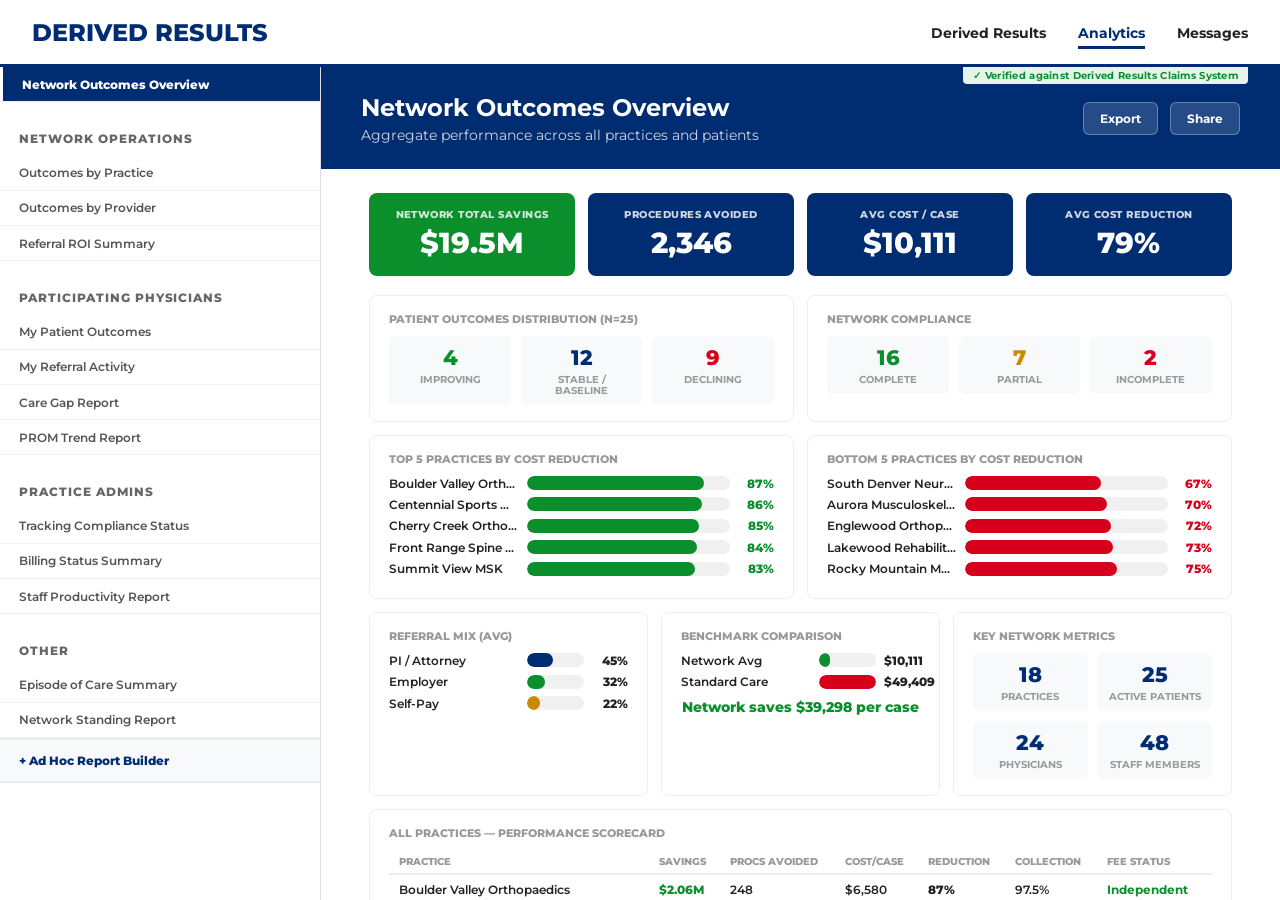
==== analytics.html @ 4d6dd5ec "Initial upload from local site. This is the base of the prototype. The TPA audience view is the focu" ====
<!DOCTYPE html>
<html lang="en">
<head>
    <meta charset="UTF-8"><title>Derived Results | Analytics</title>
    <link href="https://fonts.googleapis.com/css2?family=Montserrat:wght@400;600;700;800&display=swap" rel="stylesheet">
    <link rel="stylesheet" href="styles.css">
    <style>
        .logo-area { text-decoration: none; }
        .report-sidebar { padding: 0; }
        .report-category { font-size: 0.75rem; font-weight: 800; text-transform: uppercase; letter-spacing: 0.08em; color: #666; padding: 1.8rem 1.2rem 0.6rem; margin: 0; }
        .report-category:first-child { padding-top: 1.2rem; }
        .report-item { display: block; width: 100%; text-align: left; background: none; border: none; border-bottom: 1px solid #f0f0f0; padding: 0.6rem 1.2rem; font-family: 'Montserrat'; font-size: 0.78rem; font-weight: 600; color: var(--text-muted); cursor: pointer; transition: background 0.15s; }
        .report-item:hover { background: #f4f7f6; color: var(--primary-navy); }
        .report-item.active { background: var(--primary-navy); color: white; font-weight: 800; }
        .report-item.overview-item { font-weight: 800; color: var(--primary-navy); border-left: 3px solid var(--primary-navy); }
        .report-item.overview-item.active { background: var(--primary-navy); color: white; border-left-color: white; }
        .report-item.adhoc-item { background: #f8f9fb; color: var(--primary-navy); font-weight: 800; border-top: 2px solid #e8eaed; border-bottom: 2px solid #e8eaed; padding: 0.8rem 1.2rem; }
        .report-item.adhoc-item:hover { background: var(--primary-navy); color: white; }
        .report-item.adhoc-item.active { background: var(--primary-navy); color: white; }

        /* Infographic styles */
        .info-hero { display: grid; grid-template-columns: repeat(4, 1fr); gap: 0.8rem; margin-bottom: 1.2rem; }
        .info-hero-card { background: var(--primary-navy); color: white; border-radius: 8px; padding: 1rem 1.2rem; text-align: center; }
        .info-hero-card .hero-label { font-size: 0.6rem; font-weight: 800; text-transform: uppercase; letter-spacing: 0.05em; opacity: 0.8; }
        .info-hero-card .hero-value { font-size: 1.8rem; font-weight: 800; margin: 0.3rem 0 0; }
        .info-hero-card.accent { background: #0a8f2c; }
        .info-hero-card.warn { background: var(--secondary-red); }

        .info-row { display: grid; grid-template-columns: 1fr 1fr; gap: 0.8rem; margin-bottom: 0.8rem; }
        .info-panel { background: white; border: 1px solid #eee; border-radius: 8px; padding: 1rem 1.2rem; }
        .info-panel h4 { font-size: 0.7rem; font-weight: 800; text-transform: uppercase; color: #999; margin: 0 0 0.6rem; }
        .info-bar-row { display: flex; align-items: center; gap: 0.5rem; margin-bottom: 0.4rem; font-size: 0.78rem; font-weight: 600; }
        .info-bar-label { width: 130px; flex-shrink: 0; white-space: nowrap; overflow: hidden; text-overflow: ellipsis; }
        .info-bar-track { flex: 1; height: 14px; background: #f0f0f0; border-radius: 7px; overflow: hidden; }
        .info-bar-fill { height: 100%; border-radius: 7px; }
        .info-bar-pct { width: 36px; text-align: right; font-weight: 800; font-size: 0.75rem; }
        .info-mini-grid { display: grid; grid-template-columns: 1fr 1fr 1fr; gap: 0.6rem; }
        .info-mini-card { text-align: center; padding: 0.6rem; background: #f8f9fb; border-radius: 6px; }
        .info-mini-card .mini-val { font-size: 1.3rem; font-weight: 800; color: var(--primary-navy); }
        .info-mini-card .mini-label { font-size: 0.6rem; font-weight: 700; color: #999; text-transform: uppercase; margin-top: 0.2rem; }

        .info-row-3 { display: grid; grid-template-columns: 1fr 1fr 1fr; gap: 0.8rem; margin-bottom: 0.8rem; }

        .info-table { width: 100%; border-collapse: collapse; font-size: 0.78rem; }
        .info-table th { text-align: left; font-size: 0.6rem; font-weight: 800; text-transform: uppercase; color: #999; padding: 0.4rem 0.6rem; border-bottom: 2px solid #eee; }
        .info-table td { padding: 0.4rem 0.6rem; border-bottom: 1px solid #f5f5f5; font-weight: 600; }
        .info-table tr:hover { background: #f8f9fb; }

        .placeholder-view { display: flex; flex-direction: column; align-items: center; justify-content: center; min-height: 400px; color: var(--text-muted); }
        .placeholder-view h2 { color: var(--primary-navy); margin-bottom: 0.5rem; }
        .placeholder-view p { font-size: 0.9rem; max-width: 500px; text-align: center; line-height: 1.6; }
        .placeholder-tag { display: inline-block; background: #f0f0f0; color: #999; font-size: 0.7rem; font-weight: 800; text-transform: uppercase; padding: 0.3rem 0.8rem; border-radius: 4px; margin-top: 1rem; }
    </style>
</head>
<body>
    <header>
        <div class="header-brand">
            <a class="logo-area" href="./selector.html" data-branding="org-name">Derived Results</a>
            <span class="powered-badge">Powered by <strong>Derived Results</strong></span>
        </div>
        <nav id="topNav"></nav>
        <div class="reconciliation-badge">&#x2713; Verified against <span data-branding="org-name">Derived Results</span> Claims System</div>
    </header>
    <div class="wrapper">
        <aside class="sidebar" style="padding-top:0;">
            <nav class="report-sidebar" id="reportList"></nav>
        </aside>
        <main id="mainContent">
            <div id="reportHeader" class="detail-header">
                <div><h2 style="margin:0;" id="reportTitle"></h2><div style="font-size:0.9rem; opacity:0.8; margin-top:4px;" id="reportSub"></div></div>
                <div class="header-actions"><button class="btn btn-action" onclick="window.print()">Export</button><button class="btn btn-action">Share</button></div>
            </div>
            <div id="reportBody" class="view-section" style="background:white; padding-top:1.5rem; flex:1; overflow-y:auto;"></div>
        </main>
    </div>
    <script src="./mock-data.js"></script>
    <script src="./view-config.js"></script>
    <script src="./router.js"></script>
    <script src="./branding.js"></script>
    <script>
        let activeReport = '';
        let REPORTS = [];

        function buildSidebar() {
            const el = document.getElementById('reportList');
            const org = localStorage.getItem('dr_target_org') || 'Derived Results';
            let html = '';
            let lastCat = '';
            REPORTS.forEach(r => {
                if (r.cat !== lastCat && r.cat !== '_top' && r.cat !== '_adhoc') {
                    html += '<div class="report-category">' + r.cat + '</div>';
                    lastCat = r.cat;
                }
                const cls = r.cat === '_top' ? 'report-item overview-item' : r.id === 'adhoc' ? 'report-item adhoc-item' : 'report-item';
                const icon = r.id === 'adhoc' ? '+ ' : '';
                const label = r.name.replace('{org}', org);
                html += '<button class="' + cls + (r.id === activeReport ? ' active' : '') + '" onclick="selectReport(\'' + r.id + '\')">' + icon + label + '</button>';
            });
            el.innerHTML = html;
        }

        function selectReport(id) {
            activeReport = id;
            document.querySelectorAll('.report-item').forEach(b => b.classList.remove('active'));
            const btn = document.querySelector('[onclick="selectReport(\'' + id + '\')"]');
            if (btn) btn.classList.add('active');
            const r = REPORTS.find(x => x.id === id);
            var org = localStorage.getItem('dr_target_org') || 'Derived Results';
            document.getElementById('reportTitle').textContent = r.name.replace('{org}', org);
            document.getElementById('reportSub').textContent = r.desc || 'Aggregate performance across all practices and patients';
            if (r.cat === '_top') renderOverviewDispatch();
            else if (id === 'adhoc') renderAdHoc();
            else if (REPORT_RENDERERS[id]) REPORT_RENDERERS[id]();
            else renderPlaceholder(r);
            initSortableTables();
        }

        /* --- Overview Dispatch --- */
        const OVERVIEW_RENDERERS = {
            renderMSKOverview: function() { renderMSKOverview(); },
            renderDRAdminAnalytics: function() { renderDRAdminAnalytics(); },
            renderTPAAnalytics: function() { renderTPAAnalytics(); },
            renderResearchAnalytics: function() { renderResearchAnalytics(); }
        };

        const REPORT_RENDERERS = {
            tpa_perf1:   function() { renderTPAPerf1(); },
            tpa_perf2:   function() { renderTPAPerf2(); },
            tpa_perf3:   function() { renderTPAPerf3(); },
            tpa_renewal: function() { renderTPA004(); },
            tpa3:        function() { renderTPA005(); },
            tpa4:        function() { renderTPA006(); },
            tpa1:        function() { renderTPA007(); },
            tpa2:        function() { renderTPA008(); }
        };

        function renderOverviewDispatch() {
            const config = ROUTER.getConfig();
            const fn = OVERVIEW_RENDERERS[config.analytics.overviewRenderer];
            if (fn) fn();
            else renderPlaceholder({ name: 'Overview', desc: 'No overview configured for this audience.' });
        }

        /* --- MSK Physician Overview --- */
        function renderMSKOverview() {
            const body = document.getElementById('reportBody');
            const totalSavings = PRACTICES.reduce((s, p) => s + parseFloat(p.totalSavings.replace(/[$Mk,]/g, '')) * (p.totalSavings.includes('M') ? 1000000 : 1000), 0);
            const totalProcs = PRACTICES.reduce((s, p) => s + parseInt(p.procsAvoided), 0);
            const avgCost = Math.round(PRACTICES.reduce((s, p) => s + parseFloat(p.costPerCase.replace(/[$,]/g, '')), 0) / PRACTICES.length);
            const avgReduction = Math.round(PRACTICES.reduce((s, p) => s + (100 - p.costPct), 0) / PRACTICES.length);

            let improving = 0, declining = 0, stable = 0;
            PATIENTS.forEach(p => {
                if (p.response.startsWith('+')) improving++;
                else if (p.response.startsWith('-')) declining++;
                else stable++;
            });

            let compComplete = 0, compPartial = 0, compIncomplete = 0;
            PATIENTS.forEach(p => {
                if (p.networkCompliance === 'Complete') compComplete++;
                else if (p.networkCompliance === 'Partial') compPartial++;
                else compIncomplete++;
            });

            const ranked = [...PRACTICES].sort((a, b) => a.costPct - b.costPct);
            const top5 = ranked.slice(0, 5);
            const bot5 = ranked.slice(-5).reverse();

            const refPI = Math.round(PRACTICES.reduce((s, p) => s + parseInt(p.refPI), 0) / PRACTICES.length);
            const refEmp = Math.round(PRACTICES.reduce((s, p) => s + parseInt(p.refEmployer), 0) / PRACTICES.length);
            const refSelf = Math.round(PRACTICES.reduce((s, p) => s + parseInt(p.refSelfPay), 0) / PRACTICES.length);

            body.innerHTML = `
                <div class="info-hero">
                    <div class="info-hero-card accent">
                        <div class="hero-label">Network Total Savings</div>
                        <div class="hero-value">$${(totalSavings / 1000000).toFixed(1)}M</div>
                    </div>
                    <div class="info-hero-card">
                        <div class="hero-label">Procedures Avoided</div>
                        <div class="hero-value">${totalProcs.toLocaleString()}</div>
                    </div>
                    <div class="info-hero-card">
                        <div class="hero-label">Avg Cost / Case</div>
                        <div class="hero-value">$${avgCost.toLocaleString()}</div>
                    </div>
                    <div class="info-hero-card">
                        <div class="hero-label">Avg Cost Reduction</div>
                        <div class="hero-value">${avgReduction}%</div>
                    </div>
                </div>
                <div class="info-row">
                    <div class="info-panel">
                        <h4>Patient Outcomes Distribution (n=${PATIENTS.length})</h4>
                        <div class="info-mini-grid">
                            <div class="info-mini-card"><div class="mini-val" style="color:#0a8f2c;">${improving}</div><div class="mini-label">Improving</div></div>
                            <div class="info-mini-card"><div class="mini-val">${stable}</div><div class="mini-label">Stable / Baseline</div></div>
                            <div class="info-mini-card"><div class="mini-val" style="color:var(--secondary-red);">${declining}</div><div class="mini-label">Declining</div></div>
                        </div>
                    </div>
                    <div class="info-panel">
                        <h4>Network Compliance</h4>
                        <div class="info-mini-grid">
                            <div class="info-mini-card"><div class="mini-val" style="color:#0a8f2c;">${compComplete}</div><div class="mini-label">Complete</div></div>
                            <div class="info-mini-card"><div class="mini-val" style="color:#cc8800;">${compPartial}</div><div class="mini-label">Partial</div></div>
                            <div class="info-mini-card"><div class="mini-val" style="color:var(--secondary-red);">${compIncomplete}</div><div class="mini-label">Incomplete</div></div>
                        </div>
                    </div>
                </div>
                <div class="info-row">
                    <div class="info-panel">
                        <h4>Top 5 Practices by Cost Reduction</h4>
                        ${top5.map(p => `<div class="info-bar-row">
                            <span class="info-bar-label">${p.name.length > 22 ? p.name.slice(0,22) + '...' : p.name}</span>
                            <div class="info-bar-track"><div class="info-bar-fill" style="width:${100-p.costPct}%; background:#0a8f2c;"></div></div>
                            <span class="info-bar-pct" style="color:#0a8f2c;">${100-p.costPct}%</span>
                        </div>`).join('')}
                    </div>
                    <div class="info-panel">
                        <h4>Bottom 5 Practices by Cost Reduction</h4>
                        ${bot5.map(p => `<div class="info-bar-row">
                            <span class="info-bar-label">${p.name.length > 22 ? p.name.slice(0,22) + '...' : p.name}</span>
                            <div class="info-bar-track"><div class="info-bar-fill" style="width:${100-p.costPct}%; background:var(--secondary-red);"></div></div>
                            <span class="info-bar-pct" style="color:var(--secondary-red);">${100-p.costPct}%</span>
                        </div>`).join('')}
                    </div>
                </div>
                <div class="info-row-3">
                    <div class="info-panel">
                        <h4>Referral Mix (Avg)</h4>
                        <div class="info-bar-row"><span class="info-bar-label">PI / Attorney</span><div class="info-bar-track"><div class="info-bar-fill" style="width:${refPI}%; background:var(--primary-navy);"></div></div><span class="info-bar-pct">${refPI}%</span></div>
                        <div class="info-bar-row"><span class="info-bar-label">Employer</span><div class="info-bar-track"><div class="info-bar-fill" style="width:${refEmp}%; background:#0a8f2c;"></div></div><span class="info-bar-pct">${refEmp}%</span></div>
                        <div class="info-bar-row"><span class="info-bar-label">Self-Pay</span><div class="info-bar-track"><div class="info-bar-fill" style="width:${refSelf}%; background:#cc8800;"></div></div><span class="info-bar-pct">${refSelf}%</span></div>
                    </div>
                    <div class="info-panel">
                        <h4>Benchmark Comparison</h4>
                        <div class="info-bar-row"><span class="info-bar-label">Network Avg</span><div class="info-bar-track"><div class="info-bar-fill" style="width:${Math.round(avgCost/494.09)}%; background:#0a8f2c;"></div></div><span class="info-bar-pct">$${avgCost.toLocaleString()}</span></div>
                        <div class="info-bar-row"><span class="info-bar-label">Standard Care</span><div class="info-bar-track"><div class="info-bar-fill" style="width:100%; background:var(--secondary-red);"></div></div><span class="info-bar-pct">$49,409</span></div>
                        <div style="text-align:center; margin-top:0.6rem; font-size:0.85rem; font-weight:800; color:#0a8f2c;">Network saves $${(49409-avgCost).toLocaleString()} per case</div>
                    </div>
                    <div class="info-panel">
                        <h4>Key Network Metrics</h4>
                        <div class="info-mini-grid" style="grid-template-columns:1fr 1fr;">
                            <div class="info-mini-card"><div class="mini-val">${PRACTICES.length}</div><div class="mini-label">Practices</div></div>
                            <div class="info-mini-card"><div class="mini-val">${PATIENTS.length}</div><div class="mini-label">Active Patients</div></div>
                            <div class="info-mini-card"><div class="mini-val">${PRACTICES.reduce((s,p) => s + p.staff.length, 0)}</div><div class="mini-label">Physicians</div></div>
                            <div class="info-mini-card"><div class="mini-val">${PRACTICES.reduce((s,p) => s + p.staff.reduce((a,st) => a + st.admins.length, 0), 0)}</div><div class="mini-label">Staff Members</div></div>
                        </div>
                    </div>
                </div>
                <div class="info-panel" style="margin-bottom:0.8rem;">
                    <h4>All Practices — Performance Scorecard</h4>
                    <table class="info-table">
                        <thead><tr><th>Practice</th><th>Savings</th><th>Procs Avoided</th><th>Cost/Case</th><th>Reduction</th><th>Collection</th><th>Fee Status</th></tr></thead>
                        <tbody>
                            ${[...PRACTICES].sort((a,b) => a.costPct - b.costPct).map(p => `<tr>
                                <td>${p.name}</td>
                                <td style="font-weight:800; color:#0a8f2c;">${p.totalSavings}</td>
                                <td>${p.procsAvoided}</td>
                                <td>${p.costPerCase}</td>
                                <td style="font-weight:800;">${100-p.costPct}%</td>
                                <td>${p.collection}</td>
                                <td style="color:${p.feeAutonomy === 'Independent' ? '#0a8f2c' : p.feeAutonomy === 'Under Review' ? 'var(--secondary-red)' : '#cc8800'}; font-weight:700;">${p.feeAutonomy}</td>
                            </tr>`).join('')}
                        </tbody>
                    </table>
                </div>`;
        }

        /* --- DR Admin Overview --- */
        function renderDRAdminAnalytics() {
            const body = document.getElementById('reportBody');
            const o = DR_ADMIN_OVERVIEW;
            body.innerHTML = `
                <div class="info-hero">
                    <div class="info-hero-card accent"><div class="hero-label">Network Savings</div><div class="hero-value">${o.networkSavings}</div></div>
                    <div class="info-hero-card"><div class="hero-label">Total Practices</div><div class="hero-value">${o.totalPractices}</div></div>
                    <div class="info-hero-card"><div class="hero-label">Active Patients</div><div class="hero-value">${o.activePatients.toLocaleString()}</div></div>
                    <div class="info-hero-card"><div class="hero-label">Compliance Rate</div><div class="hero-value">${o.complianceRate}</div></div>
                </div>
                <div class="info-row">
                    <div class="info-panel">
                        <h4>Participant Breakdown</h4>
                        <div class="info-mini-grid">
                            <div class="info-mini-card"><div class="mini-val">${o.totalPractices}</div><div class="mini-label">MSK Practices</div></div>
                            <div class="info-mini-card"><div class="mini-val">${o.totalTPAs}</div><div class="mini-label">TPAs</div></div>
                            <div class="info-mini-card"><div class="mini-val">${o.totalResearchers}</div><div class="mini-label">Researchers</div></div>
                        </div>
                    </div>
                    <div class="info-panel">
                        <h4>Network Highlights</h4>
                        <div class="info-mini-grid">
                            <div class="info-mini-card"><div class="mini-val" style="color:#0a8f2c;">${o.avgCostReduction}</div><div class="mini-label">Avg Cost Reduction</div></div>
                            <div class="info-mini-card"><div class="mini-val">${o.pendingOnboarding}</div><div class="mini-label">Pending Onboarding</div></div>
                            <div class="info-mini-card"><div class="mini-val" style="color:#0a8f2c;">${o.complianceRate}</div><div class="mini-label">Compliance</div></div>
                        </div>
                    </div>
                </div>
                <div class="info-row">
                    <div class="info-panel">
                        <h4>Compliance by Participant</h4>
                        ${DR_ADMIN_ENTITIES.filter(e => e.compliance !== '—').slice(0, 5).map(e => '<div class="info-bar-row"><span class="info-bar-label">' + (e.name.length > 22 ? e.name.slice(0,22) + '...' : e.name) + '</span><div class="info-bar-track"><div class="info-bar-fill" style="width:' + parseInt(e.compliance) + '%; background:#0a8f2c;"></div></div><span class="info-bar-pct">' + e.compliance + '</span></div>').join('')}
                    </div>
                    <div class="info-panel">
                        <h4>Savings by Participant</h4>
                        ${DR_ADMIN_ENTITIES.filter(e => e.savings !== '—').slice(0, 5).map(e => '<div class="info-bar-row"><span class="info-bar-label">' + (e.name.length > 22 ? e.name.slice(0,22) + '...' : e.name) + '</span><div class="info-bar-track"><div class="info-bar-fill" style="width:60%; background:var(--primary-navy);"></div></div><span class="info-bar-pct" style="width:50px;">' + e.savings + '</span></div>').join('')}
                    </div>
                </div>
                <div class="info-panel" style="margin-bottom:0.8rem;">
                    <h4>All Participants — Status Overview</h4>
                    <table class="info-table">
                        <thead><tr><th>Name</th><th>Type</th><th>Status</th><th>Members</th><th>Compliance</th><th>Savings</th></tr></thead>
                        <tbody>${DR_ADMIN_ENTITIES.map(e => '<tr><td>' + e.name + '</td><td>' + e.type + '</td><td style="color:' + (e.status === 'Active' ? '#0a8f2c' : e.status === 'Action Req' ? 'var(--secondary-red)' : '#cc8800') + '; font-weight:700;">' + e.status + '</td><td>' + e.members + '</td><td>' + e.compliance + '</td><td style="font-weight:800; color:#0a8f2c;">' + e.savings + '</td></tr>').join('')}</tbody>
                    </table>
                </div>`;
        }

        /* --- TPA Overview --- */
        function renderTPAAnalytics() {
            const body = document.getElementById('reportBody');
            const o = TPA_OVERVIEW;
            const sorted = [...TPA_CLIENTS].sort((a, b) => b.savingsVelocity - a.savingsVelocity);
            const top5 = sorted.slice(0, 5);
            const bot5 = sorted.slice(-5).reverse();
            const maxVelocity = sorted[0].savingsVelocity;
            body.innerHTML = `
                <div class="info-hero">
                    <div class="info-hero-card accent"><div class="hero-label">Network Savings</div><div class="hero-value">${o.networkSavings}</div></div>
                    <div class="info-hero-card"><div class="hero-label">Total Members</div><div class="hero-value">${o.totalMembers.toLocaleString()}</div></div>
                    <div class="info-hero-card"><div class="hero-label">Avg Savings / Member</div><div class="hero-value">${o.avgSavingsPerMember}</div></div>
                    <div class="info-hero-card"><div class="hero-label">Plan Sponsors</div><div class="hero-value">${o.totalClients}</div></div>
                </div>
                <div class="info-row">
                    <div class="info-panel">
                        <h4>Top Clients by Savings</h4>
                        ${top5.map(c => '<div class="info-bar-row"><span class="info-bar-label">' + (c.name.length > 22 ? c.name.slice(0,22) + '...' : c.name) + '</span><div class="info-bar-track"><div class="info-bar-fill" style="width:' + Math.round(c.savingsVelocity / maxVelocity * 100) + '%; background:#0a8f2c;"></div></div><span class="info-bar-pct" style="width:50px;">' + c.savingsVelocityLabel + '</span></div>').join('')}
                    </div>
                    <div class="info-panel">
                        <h4>Bottom Clients by Savings</h4>
                        ${bot5.map(c => '<div class="info-bar-row"><span class="info-bar-label">' + (c.name.length > 22 ? c.name.slice(0,22) + '...' : c.name) + '</span><div class="info-bar-track"><div class="info-bar-fill" style="width:' + Math.round(c.savingsVelocity / maxVelocity * 100) + '%; background:var(--secondary-red);"></div></div><span class="info-bar-pct" style="width:50px;">' + c.savingsVelocityLabel + '</span></div>').join('')}
                    </div>
                </div>
                <div class="info-panel" style="margin-bottom:0.8rem;">
                    <h4>All Plan Sponsors — Scorecard</h4>
                    <table class="info-table">
                        <thead><tr><th>Client</th><th>Members</th><th>Plan Type</th><th>Region</th><th>Savings to Date</th><th>Avg Member Savings</th></tr></thead>
                        <tbody>${TPA_CLIENTS.map(c => '<tr><td>' + c.name + '</td><td>' + c.memberCount.toLocaleString() + '</td><td>' + c.planType + '</td><td>' + c.region + '</td><td style="font-weight:800; color:#0a8f2c;">' + c.savingsToDate + '</td><td style="font-weight:700;">' + c.avgMemberSavings + '</td></tr>').join('')}</tbody>
                    </table>
                </div>`;
        }

        /* --- TPA Performance Reports --- */
        function initSortableTables() {
            document.querySelectorAll('#reportBody .info-table').forEach(function(table) {
                var headers = table.querySelectorAll('thead th');
                headers.forEach(function(th, colIdx) {
                    th.setAttribute('data-label', th.textContent.trim());
                    th.style.cursor = 'pointer';
                    th.style.userSelect = 'none';
                    th.title = 'Click to sort';
                    th.addEventListener('click', function() {
                        var wasAsc = th.getAttribute('data-sort') === 'asc';
                        var newDir = wasAsc ? 'desc' : 'asc';
                        var numDir = newDir === 'asc' ? 1 : -1;
                        headers.forEach(function(h) {
                            h.removeAttribute('data-sort');
                            h.textContent = h.getAttribute('data-label');
                        });
                        th.setAttribute('data-sort', newDir);
                        th.textContent = th.getAttribute('data-label') + (newDir === 'asc' ? ' ↑' : ' ↓');
                        var tbody = table.querySelector('tbody');
                        var rows = Array.from(tbody.querySelectorAll('tr'));
                        rows.sort(function(a, b) {
                            var aText = a.cells[colIdx] ? a.cells[colIdx].textContent.trim() : '';
                            var bText = b.cells[colIdx] ? b.cells[colIdx].textContent.trim() : '';
                            var aNum = parseFloat(aText.replace(/[^0-9.\-]/g, ''));
                            var bNum = parseFloat(bText.replace(/[^0-9.\-]/g, ''));
                            if (!isNaN(aNum) && !isNaN(bNum)) return (aNum - bNum) * numDir;
                            return aText.localeCompare(bText) * numDir;
                        });
                        rows.forEach(function(row) { tbody.appendChild(row); });
                    });
                });
            });
        }

        function tpaSecLabel(text) {
            return '<div style="font-size:0.6rem; font-weight:800; text-transform:uppercase; letter-spacing:0.1em; color:#aaa; padding:1rem 0 0.5rem; display:flex; align-items:center; gap:0.8rem;"><span>' + text + '</span><span style="flex:1; height:1px; background:#eee;"></span></div>';
        }

        /* Report 001: Current Active MSK Case Lifecycle */
        function renderTPAPerf1() {
            var body = document.getElementById('reportBody');
            var o = TPA_OVERVIEW;
            var phaseEval = 166, phaseTx = 320, phasePostOp = 106, total = o.activeCases;
            body.innerHTML =
                tpaSecLabel('Fiduciary Vital Signs') +
                '<div class="info-hero" style="grid-template-columns:repeat(3,1fr);">' +
                '<div class="info-hero-card warn"><div class="hero-label">Total Est. Financial Exposure</div><div class="hero-value">$5.2M</div><div style="font-size:0.62rem;opacity:0.75;margin-top:0.3rem;">Aggregate at-risk dollars across all active cases</div></div>' +
                '<div class="info-hero-card"><div class="hero-label">Active Member Census</div><div class="hero-value">' + o.activeCases.toLocaleString() + '</div><div style="font-size:0.62rem;opacity:0.75;margin-top:0.3rem;">Unique members currently enrolled in MSK program</div></div>' +
                '<div class="info-hero-card accent"><div class="hero-label">Aggregate Clinical Progression</div><div class="hero-value">67%</div><div style="font-size:0.62rem;opacity:0.75;margin-top:0.3rem;">Avg completion across all active treatment pathways</div></div></div>' +
                tpaSecLabel('Operational Velocity') +
                '<div class="info-row">' +
                '<div class="info-panel"><h4>Volume by Clinical Phase</h4>' +
                '<div class="info-bar-row"><span class="info-bar-label">Active Treatment</span><div class="info-bar-track"><div class="info-bar-fill" style="width:' + Math.round(phaseTx/total*100) + '%; background:var(--primary-navy);"></div></div><span class="info-bar-pct">' + phaseTx + '</span></div>' +
                '<div class="info-bar-row"><span class="info-bar-label">Evaluation</span><div class="info-bar-track"><div class="info-bar-fill" style="width:' + Math.round(phaseEval/total*100) + '%; background:#cc8800;"></div></div><span class="info-bar-pct">' + phaseEval + '</span></div>' +
                '<div class="info-bar-row"><span class="info-bar-label">Post-Op / Recovery</span><div class="info-bar-track"><div class="info-bar-fill" style="width:' + Math.round(phasePostOp/total*100) + '%; background:#0a8f2c;"></div></div><span class="info-bar-pct">' + phasePostOp + '</span></div></div>' +
                '<div class="info-panel"><h4>Cycle Time Average vs. Benchmark</h4>' +
                '<div class="info-mini-grid">' +
                '<div class="info-mini-card"><div class="mini-val" style="color:#cc8800;">8.4d</div><div class="mini-label">Evaluation Avg</div><div style="font-size:0.58rem;color:#999;margin-top:0.2rem;">Benchmark: 7.0d</div></div>' +
                '<div class="info-mini-card"><div class="mini-val" style="color:#cc8800;">42.1d</div><div class="mini-label">Active Tx Avg</div><div style="font-size:0.58rem;color:#999;margin-top:0.2rem;">Benchmark: 40.0d</div></div>' +
                '<div class="info-mini-card"><div class="mini-val" style="color:#0a8f2c;">28.6d</div><div class="mini-label">Post-Op Avg</div><div style="font-size:0.58rem;color:#999;margin-top:0.2rem;">Benchmark: 28.0d</div></div></div>' +
                '<div style="margin-top:1rem;padding-top:0.8rem;border-top:1px solid #f0f0f0;"><h4 style="margin-bottom:0.4rem;">TPA Data Sync Status</h4>' +
                '<div style="display:flex;align-items:center;gap:0.5rem;"><span style="width:8px;height:8px;border-radius:50%;background:#0a8f2c;display:inline-block;box-shadow:0 0 5px #0a8f2c;"></span>' +
                '<span style="font-size:0.78rem;font-weight:800;color:#0a8f2c;">Connected</span><span style="font-size:0.72rem;color:#999;">Deep Hook API &mdash; Last sync: 4 min ago</span></div></div></div></div>' +
                tpaSecLabel('Audit & Integrity Detail') +
                '<div class="info-panel" style="margin-bottom:0.8rem;"><table class="info-table"><thead><tr><th>Member ID / Case ID</th><th>Clinical Pathway</th><th>Current Status</th><th>Last Milestone</th><th>Projected Completion</th><th>Est. Savings Value</th></tr></thead><tbody>' +
                TPA_ACTIVE_CASES.map(function(c) {
                    var sc = c.status === 'Active Treatment' ? 'var(--primary-navy)' : c.status === 'Evaluation' ? '#cc8800' : '#0a8f2c';
                    return '<tr><td><span style="font-weight:800;">' + c.memberId + '</span><br><span style="color:#999;font-size:0.68rem;">' + c.caseId + '</span></td><td>' + c.pathway + '</td><td style="font-weight:700;color:' + sc + ';">' + c.status + '</td><td style="font-size:0.72rem;">' + c.lastMilestone + '</td><td style="white-space:nowrap;">' + c.projectedCompletion + '</td><td style="font-weight:800;color:#0a8f2c;">' + c.estimatedSavings + '</td></tr>';
                }).join('') +
                '</tbody></table></div>';
        }

        /* Report 002: Case Friction & Intervention Log */
        function renderTPAPerf2() {
            var body = document.getElementById('reportBody');
            var openCount = TPA_FRICTION_LOG.filter(function(f) { return f.interventionStatus === 'Open'; }).length;
            var frictionRate = (openCount / TPA_OVERVIEW.activeCases * 100).toFixed(1);
            var catTotals = {};
            TPA_FRICTION_LOG.forEach(function(f) { catTotals[f.category] = (catTotals[f.category] || 0) + 1; });
            var total = TPA_FRICTION_LOG.length;
            var resolved = TPA_FRICTION_LOG.filter(function(f){ return f.interventionStatus==='Resolved'; }).length;
            var inprog   = TPA_FRICTION_LOG.filter(function(f){ return f.interventionStatus==='In-Progress'; }).length;
            var openN    = TPA_FRICTION_LOG.filter(function(f){ return f.interventionStatus==='Open'; }).length;
            body.innerHTML =
                tpaSecLabel('Fiduciary Vital Signs') +
                '<div class="info-hero" style="grid-template-columns:repeat(2,1fr);">' +
                '<div class="info-hero-card warn"><div class="hero-label">Critical Friction Rate (Open Cases)</div><div class="hero-value">' + frictionRate + '%</div><div style="font-size:0.62rem;opacity:0.75;margin-top:0.3rem;">% of total active cases flagged with open severity alert</div></div>' +
                '<div class="info-hero-card"><div class="hero-label">Avg Time-to-Resolution</div><div class="hero-value">3.2 days</div><div style="font-size:0.62rem;opacity:0.75;margin-top:0.3rem;">Speed at which flagged barriers are resolved by TPA or DR team</div></div></div>' +
                tpaSecLabel('Operational Velocity') +
                '<div class="info-row"><div class="info-panel"><h4>Friction Category Distribution</h4>' +
                Object.entries(catTotals).map(function(e) {
                    return '<div class="info-bar-row"><span class="info-bar-label" style="width:160px;">' + e[0] + '</span><div class="info-bar-track"><div class="info-bar-fill" style="width:' + Math.round(e[1]/total*100) + '%; background:var(--secondary-red);"></div></div><span class="info-bar-pct">' + Math.round(e[1]/total*100) + '%</span></div>';
                }).join('') +
                '</div><div class="info-panel"><h4>Sentiment Trend &mdash; 30 Days</h4>' +
                '<div style="display:flex;align-items:baseline;gap:0.4rem;margin-bottom:0.5rem;"><span style="font-size:2.2rem;font-weight:900;color:#0a8f2c;">&#x2191; +4.2</span><span style="font-size:0.75rem;font-weight:700;color:var(--text-muted);">pts vs prior 30 days</span></div>' +
                '<div style="font-size:0.72rem;color:var(--text-muted);margin-bottom:0.8rem;">Member feedback trending positive. Portfolio NPS at ' + TPA_OVERVIEW.nps + ' &mdash; above network benchmark of 72.</div>' +
                '<div class="info-mini-grid">' +
                '<div class="info-mini-card"><div class="mini-val" style="color:#0a8f2c;">' + resolved + '</div><div class="mini-label">Resolved</div></div>' +
                '<div class="info-mini-card"><div class="mini-val" style="color:#cc8800;">' + inprog + '</div><div class="mini-label">In Progress</div></div>' +
                '<div class="info-mini-card"><div class="mini-val" style="color:var(--secondary-red);">' + openN + '</div><div class="mini-label">Open</div></div></div></div></div>' +
                tpaSecLabel('Audit & Integrity Detail') +
                '<div class="info-panel" style="margin-bottom:0.8rem;"><table class="info-table"><thead><tr><th>Case ID</th><th>Case Manager</th><th>Flag Date</th><th>Category</th><th>Narrative / Comments</th><th>Intervention Status</th></tr></thead><tbody>' +
                TPA_FRICTION_LOG.map(function(f) {
                    var sc = f.interventionStatus === 'Resolved' ? '#0a8f2c' : f.interventionStatus === 'In-Progress' ? '#cc8800' : 'var(--secondary-red)';
                    var cc = f.category === 'TPA Coordination Delay' ? 'var(--primary-navy)' : f.category === 'Member Dissatisfaction' ? 'var(--secondary-red)' : '#cc8800';
                    return '<tr><td style="font-weight:800;">' + f.caseId + '</td><td>' + f.managerId + '</td><td style="white-space:nowrap;">' + f.flagDate + '</td><td style="font-size:0.72rem;font-weight:700;color:' + cc + ';">' + f.category + '</td><td style="font-size:0.72rem;max-width:220px;">' + f.narrative + '</td><td style="font-weight:700;white-space:nowrap;color:' + sc + ';">' + f.interventionStatus + '</td></tr>';
                }).join('') +
                '</tbody></table></div>';
        }

        /* Report 003: High-Risk Stop Loss & Predictive Reserve */
        function renderTPAPerf3() {
            var body = document.getElementById('reportBody');
            var o = TPA_OVERVIEW;
            body.innerHTML =
                tpaSecLabel('Fiduciary Vital Signs') +
                '<div class="info-hero" style="grid-template-columns:repeat(3,1fr);">' +
                '<div class="info-hero-card warn"><div class="hero-label">Total Predictive Reserve</div><div class="hero-value">$1.34M</div><div style="font-size:0.62rem;opacity:0.75;margin-top:0.3rem;">Total estimated future spend for high-cost cases in pipeline</div></div>' +
                '<div class="info-hero-card"><div class="hero-label">Probability of Breach Count</div><div class="hero-value">' + o.stopLossRisk + '</div><div style="font-size:0.62rem;opacity:0.75;margin-top:0.3rem;">Members with &ge;80% likelihood of exceeding Stop Loss deductible</div></div>' +
                '<div class="info-hero-card accent"><div class="hero-label">Stop Loss Cost Avoidance</div><div class="hero-value">$340K</div><div style="font-size:0.62rem;opacity:0.75;margin-top:0.3rem;">Estimated savings from COE redirection of high-risk cases</div></div></div>' +
                tpaSecLabel('Operational Velocity') +
                '<div class="info-row">' +
                '<div class="info-panel"><h4>Intervention Success Rate</h4>' +
                '<div style="display:flex;align-items:baseline;gap:0.4rem;margin-bottom:0.5rem;"><span style="font-size:2.4rem;font-weight:900;color:#0a8f2c;">74%</span><span style="font-size:0.75rem;font-weight:700;color:var(--text-muted);">high-risk cases managed below threshold</span></div>' +
                '<div style="width:100%;height:10px;background:#f0f0f0;border-radius:5px;margin-bottom:0.5rem;"><div style="width:74%;height:100%;background:#0a8f2c;border-radius:5px;"></div></div>' +
                '<div style="font-size:0.65rem;font-weight:700;color:var(--text-muted);">Network benchmark: 68% &mdash; <span style="color:#0a8f2c;">+6 pts above benchmark</span></div>' +
                '<div style="font-size:0.65rem;color:var(--text-muted);margin-top:0.4rem;">% of High Risk cases successfully redirected or managed below stop-loss threshold.</div></div>' +
                '<div class="info-panel"><h4>TPA Notification Latency</h4>' +
                '<div style="display:flex;align-items:baseline;gap:0.4rem;margin-bottom:0.5rem;"><span style="font-size:2.4rem;font-weight:900;color:var(--primary-navy);">1.8</span><span style="font-size:0.75rem;font-weight:700;color:var(--text-muted);">days avg from detection to action</span></div>' +
                '<div style="width:100%;height:10px;background:#f0f0f0;border-radius:5px;margin-bottom:0.5rem;"><div style="width:36%;height:100%;background:var(--primary-navy);border-radius:5px;"></div></div>' +
                '<div style="font-size:0.65rem;font-weight:700;color:var(--text-muted);">SLA target: &le;2.0 days &mdash; <span style="color:#0a8f2c;">&#x2713; Within SLA</span></div>' +
                '<div style="font-size:0.65rem;color:var(--text-muted);margin-top:0.4rem;">Time elapsed between Probability of Breach detection and TPA action execution.</div></div></div>' +
                tpaSecLabel('Audit & Integrity Detail') +
                '<div class="info-panel" style="margin-bottom:0.8rem;"><table class="info-table"><thead><tr><th>Member ID</th><th>YTD Spend</th><th>Predictive Future Spend</th><th>Prob. of Breach</th><th>Primary Diagnosis (ICD-10)</th><th>TPA Action Taken</th></tr></thead><tbody>' +
                TPA_HIGH_RISK.map(function(m) {
                    var bc = m.breachProb >= 90 ? 'var(--secondary-red)' : m.breachProb >= 80 ? '#cc8800' : '#666';
                    return '<tr><td style="font-weight:800;">' + m.memberId + '</td><td>' + m.ytdSpend + '</td><td style="font-weight:700;color:var(--secondary-red);">' + m.predictiveSpend + '</td><td style="font-weight:900;font-size:0.9rem;color:' + bc + ';">' + m.breachProb + '%</td><td style="font-size:0.72rem;">' + m.icd10 + '</td><td style="font-size:0.72rem;font-weight:700;color:var(--primary-navy);">' + m.action + '</td></tr>';
                }).join('') +
                '</tbody></table></div>';
        }

        /* Report 004: MSK Carve-Out Renewal & ROI Validation */
        function renderTPA004() {
            var body = document.getElementById('reportBody');
            body.innerHTML =
                tpaSecLabel('Executive Fiduciary Pulse') +
                '<div class="info-hero" style="grid-template-columns:repeat(3,1fr);">' +
                '<div class="info-hero-card accent"><div class="hero-label">Net Program ROI</div><div class="hero-value">312%</div><div style="font-size:0.62rem;opacity:0.75;margin-top:0.3rem;">Net savings vs. program administration cost over contract period</div></div>' +
                '<div class="info-hero-card"><div class="hero-label">MSK Cost Trend Deflection</div><div class="hero-value">-8.7% YoY</div><div style="font-size:0.62rem;opacity:0.75;margin-top:0.3rem;">Portfolio cost trend vs. market benchmark of +5.2%</div></div>' +
                '<div class="info-hero-card"><div class="hero-label">PEPM Savings Impact</div><div class="hero-value">$14.20</div><div style="font-size:0.62rem;opacity:0.75;margin-top:0.3rem;">Per employee per month savings attributed to MSK program</div></div>' +
                '</div>' +
                tpaSecLabel('Strategic Performance Drivers') +
                '<div class="info-row">' +
                '<div class="info-panel"><h4>Surgical Avoidance Rate</h4>' +
                '<div style="display:flex;align-items:baseline;gap:0.4rem;margin-bottom:0.5rem;"><span style="font-size:2.4rem;font-weight:900;color:#0a8f2c;">94%</span><span style="font-size:0.75rem;font-weight:700;color:var(--text-muted);">of members diverted from surgical pathway</span></div>' +
                '<div style="width:100%;height:10px;background:#f0f0f0;border-radius:5px;margin-bottom:0.5rem;"><div style="width:94%;height:100%;background:#0a8f2c;border-radius:5px;"></div></div>' +
                '<div style="font-size:0.65rem;font-weight:700;color:var(--text-muted);">Network benchmark: 78% &mdash; <span style="color:#0a8f2c;">+16 pts above benchmark</span></div>' +
                '<div style="font-size:0.65rem;color:var(--text-muted);margin-top:0.4rem;">Members completing conservative care protocol without requiring surgical intervention.</div></div>' +
                '<div class="info-panel"><h4>Member Outcomes &amp; Retention</h4>' +
                '<div class="info-mini-grid">' +
                '<div class="info-mini-card"><div class="mini-val" style="color:#0a8f2c;">94%</div><div class="mini-label">Surgery-Free</div></div>' +
                '<div class="info-mini-card"><div class="mini-val" style="color:var(--primary-navy);">80</div><div class="mini-label">Portfolio NPS</div></div>' +
                '<div class="info-mini-card"><div class="mini-val" style="color:#0a8f2c;">3.2%</div><div class="mini-label">Leakage Rate</div></div>' +
                '</div>' +
                '<div style="font-size:0.65rem;color:var(--text-muted);margin-top:0.8rem;">Network leakage: members who bypassed program and sought out-of-network surgical care.</div></div>' +
                '</div>' +
                tpaSecLabel('Audit Transaction Ledger') +
                '<div class="info-panel" style="margin-bottom:0.8rem;"><table class="info-table"><thead><tr><th>Plan Sponsor</th><th>YoY Cost Change</th><th>Admin Fee Reconciliation</th><th>Perf. Guarantee</th><th>Rebate / Credit</th><th>Renewal Milestone</th></tr></thead><tbody>' +
                TPA_RENEWAL_LEDGER.map(function(r) {
                    var pc = parseFloat(r.yoyChange) < 0 ? '#0a8f2c' : 'var(--secondary-red)';
                    var gc = r.perfGuarantee === 'Exceeded' ? '#0a8f2c' : r.perfGuarantee === 'Met' ? 'var(--primary-navy)' : '#cc8800';
                    return '<tr><td style="font-weight:800;">' + r.sponsor + '</td><td style="font-weight:900;color:' + pc + ';">' + r.yoyChange + '</td><td>' + r.adminFee + '</td><td style="font-weight:700;color:' + gc + ';">' + r.perfGuarantee + '</td><td style="font-weight:800;color:#0a8f2c;">' + r.rebate + '</td><td style="font-size:0.72rem;">' + r.milestone + '</td></tr>';
                }).join('') +
                '</tbody></table></div>';
        }

        /* Report 005: Plan Sponsor Fiduciary Scorecard */
        function renderTPA005() {
            var body = document.getElementById('reportBody');
            body.innerHTML =
                tpaSecLabel('Executive Fiduciary Pulse') +
                '<div class="info-hero" style="grid-template-columns:repeat(2,1fr);">' +
                '<div class="info-hero-card warn"><div class="hero-label">Total Cost of Risk (TCOR)</div><div class="hero-value">$1.42M</div><div style="font-size:0.62rem;opacity:0.75;margin-top:0.3rem;">Aggregate plan risk including claims, admin, and stop-loss exposure</div></div>' +
                '<div class="info-hero-card accent"><div class="hero-label">Fiduciary Compliance Health</div><div class="hero-value">94%</div><div style="font-size:0.62rem;opacity:0.75;margin-top:0.3rem;">Combined score across SLA adherence, document compliance, and audit readiness</div></div>' +
                '</div>' +
                tpaSecLabel('Strategic Performance Drivers') +
                '<div class="info-row">' +
                '<div class="info-panel"><h4>TPA Operational Quality</h4>' +
                '<div class="info-mini-grid">' +
                '<div class="info-mini-card"><div class="mini-val" style="color:#0a8f2c;">98.4%</div><div class="mini-label">Adjudication Accuracy</div></div>' +
                '<div class="info-mini-card"><div class="mini-val" style="color:#0a8f2c;">99.7%</div><div class="mini-label">API Uptime</div></div>' +
                '<div class="info-mini-card"><div class="mini-val" style="color:var(--primary-navy);">1.6d</div><div class="mini-label">Avg Response Time</div></div>' +
                '</div>' +
                '<div style="font-size:0.65rem;color:var(--text-muted);margin-top:0.8rem;">Adjudication accuracy measures correctly processed claims vs. total. API uptime reflects Deep Hook integration availability.</div></div>' +
                '<div class="info-panel"><h4>Appeals &amp; Grievances</h4>' +
                '<div style="display:flex;align-items:baseline;gap:0.4rem;margin-bottom:0.5rem;"><span style="font-size:2.4rem;font-weight:900;color:var(--primary-navy);">18</span><span style="font-size:0.75rem;font-weight:700;color:var(--text-muted);">total in reporting period</span></div>' +
                '<div class="info-mini-grid">' +
                '<div class="info-mini-card"><div class="mini-val" style="color:#0a8f2c;">14</div><div class="mini-label">Closed</div></div>' +
                '<div class="info-mini-card"><div class="mini-val" style="color:#cc8800;">3</div><div class="mini-label">In Review</div></div>' +
                '<div class="info-mini-card"><div class="mini-val" style="color:var(--secondary-red);">1</div><div class="mini-label">Escalated</div></div>' +
                '</div></div>' +
                '</div>' +
                tpaSecLabel('Audit Transaction Ledger') +
                '<div class="info-panel" style="margin-bottom:0.8rem;"><table class="info-table"><thead><tr><th>Plan Sponsor</th><th>SLA Penalties</th><th>Plan Doc Amendments</th><th>Avg Response Time</th><th>Fee Disclosure</th><th>Audit Status</th></tr></thead><tbody>' +
                TPA_FIDUCIARY_LEDGER.map(function(r) {
                    var sc = r.slaPenalties === '$0' ? '#0a8f2c' : 'var(--secondary-red)';
                    var dc = r.feeDisclosure === 'Current' ? '#0a8f2c' : '#cc8800';
                    var ac = r.auditStatus === 'Clean' ? '#0a8f2c' : r.auditStatus === 'Reviewed' ? 'var(--primary-navy)' : '#cc8800';
                    return '<tr><td style="font-weight:800;">' + r.sponsor + '</td><td style="font-weight:700;color:' + sc + ';">' + r.slaPenalties + '</td><td>' + r.planAmendments + '</td><td>' + r.avgResponseTime + '</td><td style="font-weight:700;color:' + dc + ';">' + r.feeDisclosure + '</td><td style="font-weight:700;color:' + ac + ';">' + r.auditStatus + '</td></tr>';
                }).join('') +
                '</tbody></table></div>';
        }

        /* Report 006: Claims & Billing Transparency Summary */
        function renderTPA006() {
            var body = document.getElementById('reportBody');
            body.innerHTML =
                tpaSecLabel('Executive Fiduciary Pulse') +
                '<div class="info-hero" style="grid-template-columns:repeat(3,1fr);">' +
                '<div class="info-hero-card"><div class="hero-label">Gross Paid Claims (Period)</div><div class="hero-value">$2.84M</div><div style="font-size:0.62rem;opacity:0.75;margin-top:0.3rem;">Total gross claims paid across all plan sponsors this period</div></div>' +
                '<div class="info-hero-card accent"><div class="hero-label">Net Paid After Savings</div><div class="hero-value">$1.66M</div><div style="font-size:0.62rem;opacity:0.75;margin-top:0.3rem;">Net cost after applying program discounts, avoidance, and COE savings</div></div>' +
                '<div class="info-hero-card warn"><div class="hero-label">Stop Loss Recovery Pending</div><div class="hero-value">$180K</div><div style="font-size:0.62rem;opacity:0.75;margin-top:0.3rem;">Reinsurance recovery filings awaiting carrier adjudication</div></div>' +
                '</div>' +
                tpaSecLabel('Strategic Performance Drivers') +
                '<div class="info-row">' +
                '<div class="info-panel"><h4>Spend by MSK Category</h4>' +
                '<div class="info-bar-row"><span class="info-bar-label">PT / Conservative Care</span><div class="info-bar-track"><div class="info-bar-fill" style="width:45%; background:var(--primary-navy);"></div></div><span class="info-bar-pct">45%</span></div>' +
                '<div class="info-bar-row"><span class="info-bar-label">Surgical Cases</span><div class="info-bar-track"><div class="info-bar-fill" style="width:28%; background:var(--secondary-red);"></div></div><span class="info-bar-pct">28%</span></div>' +
                '<div class="info-bar-row"><span class="info-bar-label">Imaging &amp; Diagnostics</span><div class="info-bar-track"><div class="info-bar-fill" style="width:15%; background:#cc8800;"></div></div><span class="info-bar-pct">15%</span></div>' +
                '<div class="info-bar-row"><span class="info-bar-label">DME &amp; Other</span><div class="info-bar-track"><div class="info-bar-fill" style="width:12%; background:#999;"></div></div><span class="info-bar-pct">12%</span></div>' +
                '</div>' +
                '<div class="info-panel"><h4>Claims Integrity Flags</h4>' +
                '<div class="info-mini-grid">' +
                '<div class="info-mini-card"><div class="mini-val" style="color:#cc8800;">3</div><div class="mini-label">Duplicate Flags</div></div>' +
                '<div class="info-mini-card"><div class="mini-val" style="color:var(--secondary-red);">2</div><div class="mini-label">Discount Shortfall</div></div>' +
                '<div class="info-mini-card"><div class="mini-val" style="color:#0a8f2c;">$4,200</div><div class="mini-label">Savings Confirmed</div></div>' +
                '</div>' +
                '<div style="font-size:0.65rem;color:var(--text-muted);margin-top:0.8rem;">Provider discount verification flags claims where contractual discount was not fully applied. Duplicate detection cross-references service date, NPI, and procedure code.</div></div>' +
                '</div>' +
                tpaSecLabel('Audit Transaction Ledger') +
                '<div class="info-panel" style="margin-bottom:0.8rem;"><table class="info-table"><thead><tr><th>Claim ID</th><th>Service Date</th><th>NPI / Tax ID</th><th>ICD-10 / CPT</th><th>Billed</th><th>Allowed</th><th>Member Cost Share</th><th>Remark Code</th></tr></thead><tbody>' +
                TPA_CLAIMS_LEDGER.map(function(c) {
                    return '<tr><td style="font-weight:800;">' + c.claimId + '</td><td style="white-space:nowrap;">' + c.serviceDate + '</td><td style="font-size:0.68rem;color:#999;">' + c.npiTaxId + '</td><td style="font-size:0.72rem;">' + c.icdCpt + '</td><td>' + c.billed + '</td><td style="font-weight:700;color:#0a8f2c;">' + c.allowed + '</td><td>' + c.memberShare + '</td><td style="font-size:0.72rem;color:#999;">' + c.remarkCode + '</td></tr>';
                }).join('') +
                '</tbody></table></div>';
        }

        /* Report 007: Member Clinical Outcomes & Productivity Tracker */
        function renderTPA007() {
            var body = document.getElementById('reportBody');
            var avgPainInit = (TPA_MEMBER_OUTCOMES.reduce(function(s,m){ return s + m.painInitial; }, 0) / TPA_MEMBER_OUTCOMES.length).toFixed(1);
            var avgPainCurr = (TPA_MEMBER_OUTCOMES.reduce(function(s,m){ return s + m.painCurrent; }, 0) / TPA_MEMBER_OUTCOMES.length).toFixed(1);
            var painReduction = (((avgPainInit - avgPainCurr) / avgPainInit) * 100).toFixed(0);
            var completed = TPA_MEMBER_OUTCOMES.filter(function(m){ return m.milestoneCompletion === 100; }).length;
            body.innerHTML =
                tpaSecLabel('Clinical Economic Impact') +
                '<div class="info-hero" style="grid-template-columns:repeat(3,1fr);">' +
                '<div class="info-hero-card accent"><div class="hero-label">Avg RTW Acceleration</div><div class="hero-value">-42%</div><div style="font-size:0.62rem;opacity:0.75;margin-top:0.3rem;">Reduction in days away from work vs. traditional TPA-managed MSK cases</div></div>' +
                '<div class="info-hero-card accent"><div class="hero-label">Surgery Avoidance Success</div><div class="hero-value">94%</div><div style="font-size:0.62rem;opacity:0.75;margin-top:0.3rem;">Members who completed conservative pathway and avoided scheduled surgery</div></div>' +
                '<div class="info-hero-card"><div class="hero-label">Functional Improvement Index</div><div class="hero-value">78/100</div><div style="font-size:0.62rem;opacity:0.75;margin-top:0.3rem;">Aggregate PROM score reflecting mobility and pain reduction across portfolio</div></div>' +
                '</div>' +
                tpaSecLabel('Engagement & Recovery Velocity') +
                '<div class="info-row">' +
                '<div class="info-panel"><h4>Care Pathway Adherence</h4>' +
                '<div style="display:flex;align-items:baseline;gap:0.4rem;margin-bottom:0.5rem;"><span style="font-size:2.4rem;font-weight:900;color:#0a8f2c;">87%</span><span style="font-size:0.75rem;font-weight:700;color:var(--text-muted);">members consistently completing prescriptions</span></div>' +
                '<div style="width:100%;height:10px;background:#f0f0f0;border-radius:5px;margin-bottom:0.5rem;"><div style="width:87%;height:100%;background:#0a8f2c;border-radius:5px;"></div></div>' +
                '<div style="font-size:0.65rem;font-weight:700;color:var(--text-muted);">Network benchmark: 71% &mdash; <span style="color:#0a8f2c;">+16 pts above benchmark</span></div>' +
                '</div>' +
                '<div class="info-panel"><h4>Patient-Directed Functional Improvement (PDFI)</h4>' +
                '<div style="display:grid;grid-template-columns:1fr 1fr;gap:0.8rem;margin-bottom:0.8rem;">' +
                '<div style="text-align:center;padding:0.8rem;background:#fafafa;border-radius:6px;border:1px solid #eee;"><div style="font-size:0.62rem;font-weight:800;text-transform:uppercase;color:#999;margin-bottom:0.3rem;">Avg Intake Score</div><div style="font-size:2.4rem;font-weight:900;color:var(--secondary-red);">' + avgPainInit + '</div></div>' +
                '<div style="text-align:center;padding:0.8rem;background:#fafafa;border-radius:6px;border:1px solid #eee;"><div style="font-size:0.62rem;font-weight:800;text-transform:uppercase;color:#999;margin-bottom:0.3rem;">Avg Current Score</div><div style="font-size:2.4rem;font-weight:900;color:#0a8f2c;">' + avgPainCurr + '</div></div>' +
                '</div>' +
                '<div style="text-align:center;padding:0.6rem;background:#f0fff4;border-radius:6px;border:1px solid #c3f0d0;">' +
                '<span style="font-size:1.1rem;font-weight:900;color:#0a8f2c;">&#x2193; ' + painReduction + '% reduction</span>' +
                '<span style="font-size:0.68rem;color:#0a8f2c;margin-left:0.4rem;">portfolio average</span></div>' +
                '<div style="font-size:0.65rem;color:var(--text-muted);margin-top:0.6rem;">Member-defined functional goal achievement score. Higher score indicates greater functional recovery.</div></div>' +
                '</div>' +
                tpaSecLabel('Member Forensic Detail') +
                '<div class="info-panel" style="margin-bottom:0.8rem;"><table class="info-table"><thead><tr><th>Member ID</th><th>Diagnosis Group</th><th>Pain Score (Intake / Current)</th><th>Expected RTW</th><th>Actual RTW</th><th>Milestone Completion</th><th>CSAT</th></tr></thead><tbody>' +
                TPA_MEMBER_OUTCOMES.map(function(m) {
                    var pc = m.painCurrent < m.painInitial * 0.5 ? '#0a8f2c' : m.painCurrent < m.painInitial * 0.75 ? '#cc8800' : 'var(--secondary-red)';
                    var mc = m.milestoneCompletion === 100 ? '#0a8f2c' : m.milestoneCompletion >= 60 ? '#cc8800' : 'var(--secondary-red)';
                    var rtwColor = m.rtwActual === 'Pending' ? '#999' : m.rtwActual <= m.rtwExpected ? '#0a8f2c' : 'var(--secondary-red)';
                    var csatColor = m.csat >= 9 ? '#0a8f2c' : m.csat >= 7 ? '#cc8800' : 'var(--secondary-red)';
                    return '<tr><td style="font-weight:800;">' + m.memberId + '</td><td>' + m.diagGroup + '</td>' +
                        '<td><span style="color:var(--secondary-red);font-weight:700;">' + m.painInitial + '</span> &rarr; <span style="font-weight:900;color:' + pc + ';">' + m.painCurrent + '</span></td>' +
                        '<td style="white-space:nowrap;">' + m.rtwExpected + '</td>' +
                        '<td style="white-space:nowrap;font-weight:700;color:' + rtwColor + ';">' + m.rtwActual + '</td>' +
                        '<td><div style="display:flex;align-items:center;gap:0.4rem;"><div style="flex:1;height:6px;background:#f0f0f0;border-radius:3px;"><div style="width:' + m.milestoneCompletion + '%;height:100%;background:' + mc + ';border-radius:3px;"></div></div><span style="font-weight:700;color:' + mc + ';white-space:nowrap;">' + m.milestoneCompletion + '%</span></div></td>' +
                        '<td style="font-weight:900;font-size:0.9rem;color:' + csatColor + ';">' + m.csat + '/10</td></tr>';
                }).join('') +
                '</tbody></table></div>';
        }

        /* Report 008: Comparative Cost Savings & ROI by Client */
        function renderTPA008() {
            var body = document.getElementById('reportBody');
            var totalSavings = TPA_SAVINGS_DETAIL.reduce(function(s, c) {
                return s + parseInt(c.savings.replace(/[$,]/g, ''));
            }, 0);
            var avoidCount = TPA_SAVINGS_DETAIL.filter(function(c){ return c.savingsCategory === 'Volume Avoidance'; }).length;
            body.innerHTML =
                tpaSecLabel('Clinical Economic Impact') +
                '<div class="info-hero" style="grid-template-columns:repeat(3,1fr);">' +
                '<div class="info-hero-card accent"><div class="hero-label">Total Documented Savings (Net)</div><div class="hero-value">$1.18M</div><div style="font-size:0.62rem;opacity:0.75;margin-top:0.3rem;">Gross savings from avoided procedures and lower rates, minus MSK vendor fees</div></div>' +
                '<div class="info-hero-card"><div class="hero-label">Savings Per Enrolled Member</div><div class="hero-value">$2,140</div><div style="font-size:0.62rem;opacity:0.75;margin-top:0.3rem;">Average financial benefit per member who engaged with the carve-out</div></div>' +
                '<div class="info-hero-card"><div class="hero-label">Projected vs. Actual Variance</div><div class="hero-value">-2.3%</div><div style="font-size:0.62rem;opacity:0.75;margin-top:0.3rem;">30% reduction claim tracks within -2.3% of initial actuarial projection</div></div>' +
                '</div>' +
                tpaSecLabel('Engagement & Recovery Velocity') +
                '<div class="info-row">' +
                '<div class="info-panel"><h4>Spend by Site of Service</h4>' +
                '<div style="font-size:0.65rem;color:var(--text-muted);margin-bottom:0.6rem;">Shift from high-cost inpatient to lower-cost outpatient and home-based care.</div>' +
                '<div class="info-bar-row"><span class="info-bar-label">Outpatient Facility</span><div class="info-bar-track"><div class="info-bar-fill" style="width:48%; background:var(--primary-navy);"></div></div><span class="info-bar-pct">48%</span></div>' +
                '<div class="info-bar-row"><span class="info-bar-label">Home-Based / PT</span><div class="info-bar-track"><div class="info-bar-fill" style="width:28%; background:#0a8f2c;"></div></div><span class="info-bar-pct">28%</span></div>' +
                '<div class="info-bar-row"><span class="info-bar-label">Inpatient Hospital</span><div class="info-bar-track"><div class="info-bar-fill" style="width:12%; background:var(--secondary-red);"></div></div><span class="info-bar-pct">12% <span style="font-size:0.62rem;color:#0a8f2c;">(&#x2193; from 34%)</span></span></div>' +
                '<div class="info-bar-row"><span class="info-bar-label">Other</span><div class="info-bar-track"><div class="info-bar-fill" style="width:12%; background:#bbb;"></div></div><span class="info-bar-pct">12%</span></div>' +
                '</div>' +
                '<div class="info-panel"><h4>Claims Avoidance &amp; Discount Depth</h4>' +
                '<div style="margin-bottom:0.8rem;">' +
                '<div style="font-size:0.62rem;font-weight:800;text-transform:uppercase;color:#999;margin-bottom:0.2rem;">Avoided High-Cost CPT Codes</div>' +
                '<div style="display:flex;align-items:baseline;gap:0.4rem;"><span style="font-size:2.2rem;font-weight:900;color:#0a8f2c;">' + avoidCount + '</span><span style="font-size:0.75rem;color:var(--text-muted);">surgeries / MRIs avoided this period</span></div>' +
                '<div style="font-size:0.65rem;color:var(--text-muted);">High-cost CPT codes canceled in favor of conservative DR pathways.</div></div>' +
                '<div style="padding-top:0.8rem;border-top:1px solid #f0f0f0;">' +
                '<div style="font-size:0.62rem;font-weight:800;text-transform:uppercase;color:#999;margin-bottom:0.2rem;">Deep Hook Network Discount Depth</div>' +
                '<div style="display:flex;align-items:baseline;gap:0.4rem;"><span style="font-size:2.2rem;font-weight:900;color:var(--primary-navy);">28.4%</span><span style="font-size:0.75rem;color:var(--text-muted);">below standard PPO contracted rate</span></div>' +
                '<div style="font-size:0.65rem;color:var(--text-muted);">Difference between TPA standard PPO rate and DR Deep Hook contracted rate.</div></div>' +
                '</div>' +
                '</div>' +
                tpaSecLabel('Member Forensic Detail') +
                '<div class="info-panel" style="margin-bottom:0.8rem;"><table class="info-table"><thead><tr><th>Claim ID</th><th>Procedure Description</th><th>Original TPA Est. Cost</th><th>Actual DR Carve-out Cost</th><th>Realized Savings</th><th>Savings Category</th><th>Date Realized</th></tr></thead><tbody>' +
                TPA_SAVINGS_DETAIL.map(function(c) {
                    var sc = c.savingsCategory === 'Volume Avoidance' ? 'var(--primary-navy)' : c.savingsCategory === 'Site Shift' ? '#cc8800' : '#0a8f2c';
                    return '<tr><td style="font-weight:800;">' + c.claimId + '</td><td>' + c.procedureDesc + '</td>' +
                        '<td style="font-size:0.78rem;">' + c.tpaCost + '</td>' +
                        '<td style="font-weight:700;color:#0a8f2c;">' + c.drCost + '</td>' +
                        '<td style="font-weight:900;color:#0a8f2c;">' + c.savings + '</td>' +
                        '<td><span style="font-size:0.68rem;font-weight:700;color:' + sc + ';background:' + sc.replace(')', ',0.08)').replace('var(', 'rgba(').replace('--primary-navy', '10,20,60').replace('--secondary-red', '180,20,20') + ';padding:2px 6px;border-radius:3px;">' + c.savingsCategory + '</span></td>' +
                        '<td style="white-space:nowrap;font-size:0.72rem;">' + c.dateSaved + '</td></tr>';
                }).join('') +
                '</tbody></table></div>';
        }

        /* --- Researcher Overview --- */
        function renderResearchAnalytics() {
            const body = document.getElementById('reportBody');
            const o = RESEARCH_OVERVIEW;
            body.innerHTML = `
                <div class="info-hero">
                    <div class="info-hero-card"><div class="hero-label">Active Projects</div><div class="hero-value">${o.activeProjects}</div></div>
                    <div class="info-hero-card"><div class="hero-label">Total Subjects</div><div class="hero-value">${o.totalSubjects.toLocaleString()}</div></div>
                    <div class="info-hero-card accent"><div class="hero-label">Data Completeness</div><div class="hero-value">${o.dataCompleteness}</div></div>
                    <div class="info-hero-card"><div class="hero-label">Datasets Available</div><div class="hero-value">${o.datasetsAvailable}</div></div>
                </div>
                <div class="info-row">
                    <div class="info-panel">
                        <h4>Research Activity</h4>
                        <div class="info-mini-grid">
                            <div class="info-mini-card"><div class="mini-val" style="color:#0a8f2c;">${o.publishedStudies}</div><div class="mini-label">Published Studies</div></div>
                            <div class="info-mini-card"><div class="mini-val">${o.pendingIRB}</div><div class="mini-label">Pending IRB</div></div>
                            <div class="info-mini-card"><div class="mini-val">${o.datasetsAvailable}</div><div class="mini-label">Datasets</div></div>
                        </div>
                    </div>
                    <div class="info-panel">
                        <h4>Subjects by Project</h4>
                        ${RESEARCH_PROJECTS.filter(p => p.subjects > 0).map(p => '<div class="info-bar-row"><span class="info-bar-label">' + (p.name.length > 22 ? p.name.slice(0,22) + '...' : p.name) + '</span><div class="info-bar-track"><div class="info-bar-fill" style="width:' + Math.round(p.subjects / 28) + '%; background:var(--primary-navy);"></div></div><span class="info-bar-pct">' + p.subjects + '</span></div>').join('')}
                    </div>
                </div>
                <div class="info-panel" style="margin-bottom:0.8rem;">
                    <h4>All Research Projects — Status</h4>
                    <table class="info-table">
                        <thead><tr><th>Project</th><th>PI</th><th>Status</th><th>Subjects</th><th>Institution</th><th>IRB</th><th>Protocol</th></tr></thead>
                        <tbody>${RESEARCH_PROJECTS.map(p => '<tr><td>' + p.name + '</td><td>' + p.pi + '</td><td style="color:' + (p.irb === 'Approved' ? '#0a8f2c' : '#cc8800') + '; font-weight:700;">' + p.status + '</td><td>' + p.subjects + '</td><td>' + p.institution + '</td><td>' + p.irb + '</td><td>' + p.protocol + '</td></tr>').join('')}</tbody>
                    </table>
                </div>`;
        }

        /* --- Ad Hoc & Placeholder --- */
        function renderAdHoc() {
            document.getElementById('reportBody').innerHTML = `
                <div class="placeholder-view">
                    <h2>Ad Hoc Report Builder</h2>
                    <p>Build custom queries against network data. Select dimensions, measures, filters, and visualization type to create on-demand reports.</p>
                    <div style="display:grid; grid-template-columns:1fr 1fr; gap:1rem; width:100%; max-width:600px; margin-top:2rem;">
                        <div class="info-panel" style="text-align:center; cursor:pointer; border:2px dashed #ccc;">
                            <h4 style="margin-bottom:0.3rem;">Data Source</h4>
                            <p style="font-size:0.8rem; color:#999; margin:0;">Patients, Practices, Referrals, PROMs, Billing</p>
                        </div>
                        <div class="info-panel" style="text-align:center; cursor:pointer; border:2px dashed #ccc;">
                            <h4 style="margin-bottom:0.3rem;">Dimensions</h4>
                            <p style="font-size:0.8rem; color:#999; margin:0;">Provider, Practice, Date Range, Diagnosis</p>
                        </div>
                        <div class="info-panel" style="text-align:center; cursor:pointer; border:2px dashed #ccc;">
                            <h4 style="margin-bottom:0.3rem;">Measures</h4>
                            <p style="font-size:0.8rem; color:#999; margin:0;">Cost, Savings, Outcomes, Compliance, Volume</p>
                        </div>
                        <div class="info-panel" style="text-align:center; cursor:pointer; border:2px dashed #ccc;">
                            <h4 style="margin-bottom:0.3rem;">Visualization</h4>
                            <p style="font-size:0.8rem; color:#999; margin:0;">Table, Bar Chart, Line Chart, Scorecard</p>
                        </div>
                    </div>
                    <button class="btn btn-primary" style="margin-top:1.5rem; padding:0.8rem 2rem; font-size:0.9rem; opacity:0.5; cursor:not-allowed;">Run Query</button>
                    <span class="placeholder-tag">Coming Soon</span>
                </div>`;
        }

        function renderPlaceholder(r) {
            document.getElementById('reportBody').innerHTML = `
                <div class="placeholder-view">
                    <h2>${r.name}</h2>
                    <p>${r.desc}</p>
                    <span class="placeholder-tag">Report Not Yet Configured</span>
                </div>`;
        }

        /* --- Init: load data files, build UI --- */
        (function() {
            const config = ROUTER.getConfig();
            ROUTER.loadDataFiles(config).then(() => {
                ROUTER.init('analytics');
                // Mark analytics nav as active
                const analyticsNav = document.getElementById('nav-analytics');
                if (analyticsNav) analyticsNav.classList.add('active');
                // Load audience-specific reports
                REPORTS = ROUTER.getReports();
                // Default to the overview (_top) report, or first report
                const topReport = REPORTS.find(r => r.cat === '_top');
                activeReport = topReport ? topReport.id : REPORTS[0].id;
                buildSidebar();
                // honour deep-link: ?report=<id>
                const rParam = new URLSearchParams(window.location.search).get('report');
                if (rParam && REPORTS.find(r => r.id === rParam)) activeReport = rParam;
                selectReport(activeReport);
            });
        })();
    </script>
</body>
</html>
---- styles.css ----
/* --- ADX Master Style: Restore Clinical Aesthetic --- */
:root {
    --primary-navy: #002D72;
    --secondary-red: #D6001C;
    --bg-gray: #f4f7f6;
    --border-color: #e0e0e0;
    --text-dark: #222;
    --text-muted: #555;
    --header-height: 64px;
}

html, body {
    height: 100vh; width: 100vw; margin: 0; padding: 0; overflow: hidden;
    font-family: 'Montserrat', sans-serif; background-color: var(--bg-gray); color: var(--text-dark);
}

body { display: flex; flex-direction: column; }

header {
    height: var(--header-height); background: white; padding: 0 2rem;
    display: flex; align-items: center; justify-content: space-between;
    border-bottom: 3px solid var(--primary-navy); box-shadow: 0 2px 10px rgba(0,0,0,0.05);
    flex-shrink: 0; z-index: 100; position: relative;
}

.logo-area { font-weight: 800; font-size: 1.5rem; color: var(--primary-navy); text-transform: uppercase; cursor: pointer; }
nav a { text-decoration: none; color: var(--text-dark); margin-left: 2rem; font-weight: 700; font-size: 0.9rem; cursor: pointer; }
nav a.active { color: var(--primary-navy); border-bottom: 3px solid var(--primary-navy); padding-bottom: 4px; }

.wrapper { display: flex; height: calc(100vh - var(--header-height)); width: 100%; overflow: hidden; }

/* Sidebar */
.sidebar { width: 320px; background: white; border-right: 1px solid var(--border-color); display: flex; flex-direction: column; flex-shrink: 0; }
.search-container { padding: 1rem 1.2rem; border-bottom: 1px solid #eee; }
#searchBox { width: 100%; padding: 9px 12px; border: 2px solid #ddd; border-radius: 6px; font-family: 'Montserrat'; font-weight: 600; box-sizing: border-box; font-size: 0.9rem; }
.list-container { flex: 1; overflow-y: auto; }
.list-item {
    width: 100%; text-align: left; background: none; border: none;
    border-bottom: 1px solid #f0f0f0; padding: 1rem 1.2rem; cursor: pointer;
    font-family: 'Montserrat'; transition: 0.2s;
}
.list-item:hover { background: #f8f9fa; }
.list-item.active { background: #e9ecef; border-left: 6px solid var(--primary-navy); }
.item-main { font-weight: 800; display: block; color: var(--primary-navy); font-size: 0.95rem; }
.item-sub { font-size: 0.8rem; font-weight: 600; color: var(--text-muted); margin-top: 3px; }

/* Detail Header: Navy Banner */
.detail-header {
    background: var(--primary-navy); color: white;
    padding: 1.6rem 2.5rem; display: flex; justify-content: space-between; align-items: center;
}
.header-actions { display: flex; gap: 0.75rem; }

/* Patient Tab Bar */
.detail-tabs {
    display: flex; align-items: stretch; justify-content: space-between;
    background: white; border-bottom: 2px solid var(--border-color);
    padding: 0 2.5rem; flex-shrink: 0;
}
.tab-list { display: flex; gap: 0; }
.tab-item {
    padding: 0.8rem 1.2rem; font-size: 0.78rem; font-weight: 700;
    color: var(--text-muted); cursor: pointer; border-bottom: 3px solid transparent;
    white-space: nowrap; background: none; border-top: none; border-left: none; border-right: none;
    font-family: 'Montserrat'; margin-bottom: -2px;
}
.tab-item.active { color: var(--primary-navy); border-bottom-color: var(--primary-navy); }
.tab-item:hover:not(.active) { color: var(--text-dark); }
.tab-actions { display: flex; gap: 0.4rem; align-items: center; }
.btn-tab-action {
    background: var(--primary-navy); color: white; padding: 6px 13px;
    border-radius: 5px; font-size: 0.72rem; font-weight: 700; border: none;
    cursor: pointer; font-family: 'Montserrat'; white-space: nowrap;
}
.btn-tab-action:hover { background: #003d9e; }

/* Hierarchical Data Styling */
main { flex: 1; height: 100%; overflow-y: auto; }
.view-section { padding: 2.5rem 3rem; }
.section-header { margin-bottom: 1.2rem; border-bottom: 2px solid var(--primary-navy); padding-bottom: 0.6rem; }
.section-header h3 { margin: 0; font-size: 0.95rem; text-transform: uppercase; color: var(--primary-navy); letter-spacing: 1px; }

.daily-grid { display: grid; grid-template-columns: repeat(auto-fit, minmax(200px, 1fr)); gap: 1.8rem; margin-bottom: 2.5rem; }
.daily-stat { border-left: 4px solid var(--primary-navy); padding-left: 1.2rem; }
.daily-stat.alert { border-left-color: var(--secondary-red); }
.stat-value { font-size: 2.2rem; font-weight: 800; display: block; line-height: 1; margin: 0.5rem 0; }
.stat-label { font-size: 0.75rem; font-weight: 800; color: var(--text-muted); text-transform: uppercase; }

.weekly-grid { display: grid; grid-template-columns: repeat(auto-fit, minmax(200px, 1fr)); gap: 1.2rem; margin-bottom: 2.5rem; background: #fff; padding: 1.8rem; border-radius: 8px; border: 1px solid #eee; }
.weekly-stat .stat-value { font-size: 1.2rem; color: var(--primary-navy); font-weight: 800; margin: 4px 0; }

.table-custom { width: 100%; border-collapse: collapse; margin-bottom: 2.5rem; }
.table-custom td, .table-custom th { padding: 11px 15px; border-bottom: 1px solid #f0f0f0; text-align: left; font-size: 0.95rem; }
.table-custom th { font-size: 0.75rem; text-transform: uppercase; color: var(--text-muted); }

/* Patient deep-history grid */
.deep-grid { display: grid; grid-template-columns: 1fr 1fr; gap: 1.2rem; margin-bottom: 2.5rem; }
.deep-card { background: white; border: 1px solid #eee; border-radius: 8px; padding: 1.2rem 1.5rem; }
.deep-card h4 { margin: 0 0 0.4rem 0; font-size: 0.75rem; text-transform: uppercase; letter-spacing: 0.5px; color: var(--text-muted); font-weight: 800; }
.deep-card p { margin: 0; font-size: 0.9rem; font-weight: 600; color: var(--text-dark); line-height: 1.5; }
.deep-card.alert-card { border-left: 4px solid var(--secondary-red); }
.deep-card.muted-card { border-left: 4px solid #ccc; opacity: 0.8; }

/* Visit Context Bar */
.visit-context {
    display: flex; flex-wrap: wrap; gap: 0.8rem; margin-bottom: 2.5rem;
    padding: 1rem 1.5rem; background: #f8f9fb; border-radius: 8px; border: 1px solid #e8eaed;
    align-items: center;
}
.ctx-badge {
    display: inline-flex; align-items: center; gap: 0.4rem;
    padding: 0.4rem 0.9rem; border-radius: 5px; font-size: 0.72rem; font-weight: 800;
    text-transform: uppercase; letter-spacing: 0.3px; white-space: nowrap;
}
.ctx-badge.green  { background: #e6f4ea; color: #0a8f2c; }
.ctx-badge.yellow { background: #fef7e0; color: #b8860b; }
.ctx-badge.red    { background: #fce8e6; color: #c62828; }
.ctx-badge.navy   { background: #e8edf5; color: var(--primary-navy); }
.ctx-badge.muted  { background: #f0f0f0; color: var(--text-muted); }
.ctx-sep { width: 1px; height: 22px; background: #ddd; }

/* Narrative Tag */
.narrative-tag {
    display: inline-block; font-style: italic; color: var(--text-muted);
    border-left: 3px solid #ccc; padding-left: 0.8rem; font-size: 0.95rem;
}
.narrative-label {
    display: inline-block; font-size: 0.6rem; font-weight: 800; text-transform: uppercase;
    background: #f0f0f0; color: #888; padding: 2px 6px; border-radius: 3px; margin-left: 0.5rem;
    vertical-align: middle; letter-spacing: 0.3px;
}

/* PROM History */
.prom-row {
    display: flex; gap: 1.5rem; margin-bottom: 2.5rem;
}
.prom-card {
    flex: 1; background: white; border: 1px solid #eee; border-radius: 8px;
    padding: 1rem 1.5rem; border-left: 4px solid var(--primary-navy);
}
.prom-card .prom-instrument { font-size: 0.7rem; font-weight: 800; text-transform: uppercase; color: var(--text-muted); letter-spacing: 0.5px; }
.prom-card .prom-score { font-size: 1.6rem; font-weight: 800; color: var(--primary-navy); margin: 0.3rem 0; }
.prom-card .prom-date { font-size: 0.75rem; font-weight: 600; color: #999; }
.prom-card.prior { border-left-color: #ccc; opacity: 0.7; }
.prom-card.prior .prom-score { color: var(--text-muted); }

/* Visit Action Bar */
.visit-actions {
    display: flex; flex-wrap: wrap; gap: 0.6rem; padding: 1.5rem 0; margin-top: 1rem;
    border-top: 2px solid var(--border-color);
}
.btn-visit {
    padding: 0.6rem 1.2rem; border-radius: 6px; font-size: 0.78rem; font-weight: 700;
    cursor: pointer; font-family: 'Montserrat'; border: none; white-space: nowrap;
}
.btn-visit.primary { background: var(--primary-navy); color: white; }
.btn-visit.primary:hover { background: #003d9e; }
.btn-visit.outline { background: white; color: var(--primary-navy); border: 2px solid var(--primary-navy); }
.btn-visit.outline:hover { background: #f0f4f8; }
.btn-visit.alert  { background: var(--secondary-red); color: white; }
.btn-visit.alert:hover { background: #b8001a; }

/* Quick Actions label in tab bar */
.tab-actions-label {
    font-size: 0.6rem; font-weight: 800; text-transform: uppercase; letter-spacing: 0.5px;
    color: #999; margin-right: 0.5rem; white-space: nowrap;
}

/* Staff Access Section */
.staff-access-grid { display: grid; grid-template-columns: repeat(auto-fit, minmax(220px, 1fr)); gap: 1rem; margin-bottom: 2.5rem; }
.staff-group { background: white; border: 1px solid #eee; border-radius: 8px; padding: 1rem 1.2rem; }
.staff-name { display: block; width: 100%; text-align: left; background: none; border: none; cursor: pointer; font-family: 'Montserrat'; padding: 0.3rem 0; }
.staff-name.physician { font-weight: 800; font-size: 0.9rem; color: var(--primary-navy); border-bottom: 1px solid #f0f0f0; padding-bottom: 0.6rem; margin-bottom: 0.4rem; }
.staff-name.physician:hover { text-decoration: underline; }
.staff-name.admin { font-weight: 600; font-size: 0.82rem; color: var(--text-muted); padding-left: 0.4rem; }
.staff-name.admin::before { content: "—"; margin-right: 0.4rem; opacity: 0.4; }
.staff-name.admin:hover { color: var(--primary-navy); }

/* Direction arrows for treatment response */
.dir-up   { color: #0a8f2c; font-weight: 800; }
.dir-down { color: var(--secondary-red); font-weight: 800; }

/* Buttons & Wizard */
.btn { padding: 10px 20px; border-radius: 6px; font-weight: 700; cursor: pointer; font-family: 'Montserrat'; border: none; transition: 0.2s; font-size: 0.85rem; }
.btn-primary { background: var(--primary-navy); color: white; }
.btn-secondary { background: white; color: var(--primary-navy); }
.btn-outline { background: transparent; border: 2px solid var(--primary-navy); color: var(--primary-navy); }
.btn-action { background: rgba(255,255,255,0.15); color: white; border: 1px solid rgba(255,255,255,0.3); font-size: 0.78rem; padding: 8px 16px; }
.btn-action:hover { background: rgba(255,255,255,0.3); }

.modal-overlay { position: fixed; top: 0; left: 0; width: 100vw; height: 100vh; background: rgba(0, 45, 114, 0.9); display: flex; align-items: center; justify-content: center; z-index: 1000; }
.modal-content.high-density { background: white; width: 950px; height: 700px; border-radius: 12px; display: flex; overflow: hidden; box-shadow: 0 25px 50px rgba(0,0,0,0.3); }
.wizard-sidebar { width: 240px; background: var(--primary-navy); color: white; padding: 2.5rem 1.8rem; }
.wizard-progress-item { margin-bottom: 1.5rem; font-size: 0.85rem; font-weight: 600; opacity: 0.4; padding-left: 15px; border-left: 3px solid transparent; }
.wizard-progress-item.active { opacity: 1; border-left-color: white; }
.wizard-main { flex: 1; display: flex; flex-direction: column; }
.wizard-footer { padding: 1.2rem 2.5rem; background: #f8f9fa; border-top: 1px solid #eee; display: flex; justify-content: space-between; }

.inherited-data-box { background: #f0f4f8; padding: 1.2rem; border-radius: 6px; border-left: 5px solid var(--primary-navy); margin-top: 1rem; }
.back-link { display: inline-block; margin-bottom: 1.5rem; font-weight: 800; color: var(--primary-navy); text-decoration: none; cursor: pointer; font-size: 0.8rem; }
.hidden { display: none !important; }

/* Wizard Form Elements */
.form-grid { display: grid; grid-template-columns: 1fr 1fr; gap: 1.5rem; margin-top: 1.5rem; }
.form-group { display: flex; flex-direction: column; gap: 0.5rem; }
.form-group.span-2 { grid-column: span 2; }
.form-group label { font-size: 0.75rem; font-weight: 800; text-transform: uppercase; letter-spacing: 0.5px; color: var(--text-muted); }
.form-group input, .form-group select {
    padding: 12px 15px; border: 2px solid #ddd; border-radius: 6px;
    font-family: 'Montserrat'; font-weight: 600; font-size: 0.95rem;
    color: var(--text-dark); background: white; box-sizing: border-box; width: 100%;
    transition: border-color 0.2s;
}
.form-group input:focus, .form-group select:focus { outline: none; border-color: var(--primary-navy); }
#wizBody textarea { width: 100%; box-sizing: border-box; padding: 15px; border: 2px solid #ddd; border-radius: 6px; font-family: 'Montserrat'; font-weight: 600; font-size: 0.95rem; resize: vertical; min-height: 90px; }
#wizBody textarea:focus { outline: none; border-color: var(--primary-navy); }


/* --- TPA Trust & Transparency UI --- */

/* 1. Branding */
.header-brand { display: flex; align-items: center; gap: 1.2rem; }
.powered-badge {
    font-size: 0.6rem; color: var(--text-muted); text-transform: uppercase;
    letter-spacing: 0.04em; border-left: 1px solid #ddd; padding-left: 1rem;
}
.powered-badge strong { color: var(--primary-navy); }

/* 2. ROI Flyout */
.roi-card { position: relative; }
.roi-math-toggle {
    background: none; border: 1px solid #ddd; border-radius: 4px;
    font-size: 0.65rem; font-weight: 700; color: var(--primary-navy);
    cursor: pointer; padding: 3px 8px; font-family: 'Montserrat';
}
.roi-math-toggle:hover { background: #f0f4f8; }
.roi-flyout {
    background: #f0f4f8; border: 1px solid #dbeafe; border-radius: 6px;
    padding: 0.8rem; margin-top: 0.6rem;
}
.roi-formula-line {
    display: block; font-size: 0.75rem; font-weight: 600;
    color: var(--text-muted); padding: 0.15rem 0;
}
.roi-formula-divider { display: block; height: 1px; background: var(--primary-navy); margin: 0.4rem 0; opacity: 0.3; }
.roi-formula-result { color: #0a8f2c; font-weight: 800; }
.btn-export-raw {
    display: block; width: 100%; margin-top: 0.5rem; padding: 6px;
    background: white; border: 1px solid var(--primary-navy); border-radius: 4px;
    font-size: 0.68rem; font-weight: 700; color: var(--primary-navy);
    cursor: pointer; font-family: 'Montserrat'; text-align: center;
}
.btn-export-raw:hover { background: var(--primary-navy); color: white; }

/* 3. Clinical Quality Scorecard */
.clinical-scorecard { display: grid; grid-template-columns: 1fr 1fr 1fr; gap: 1rem; margin-bottom: 2.5rem; }
.scorecard-card {
    background: #f8f9fb; border: 1px solid #e8eaed; border-radius: 8px;
    padding: 1.2rem; text-align: center; border-top: 3px solid var(--primary-navy);
}
.scorecard-label {
    font-size: 0.72rem; font-weight: 800; color: var(--primary-navy);
    text-transform: uppercase; letter-spacing: 0.04em; margin-bottom: 0.4rem;
}
.scorecard-value { font-size: 2.8rem; font-weight: 900; color: var(--primary-navy); line-height: 1; }
.scorecard-sub { font-size: 0.68rem; color: var(--text-muted); margin-top: 0.4rem; line-height: 1.4; }

/* 4. Friction Tags & Data Freshness */
.friction-tags { display: flex; flex-wrap: wrap; gap: 0.3rem; margin-top: 0.4rem; }
.friction-tag { font-size: 0.6rem; font-weight: 700; padding: 2px 6px; border-radius: 3px; white-space: nowrap; }
.tag-review { background: #fef7e0; color: #b8860b; }
.tag-contacted { background: #dbeafe; color: var(--primary-navy); }
.tag-resolved { background: #e6f4ea; color: #0a8f2c; }
.data-freshness {
    display: inline-flex; align-items: center; gap: 0.4rem;
    font-size: 0.7rem; font-weight: 700; color: var(--text-muted);
    background: white; border: 1px solid #e0e0e0; border-radius: 4px;
    padding: 4px 10px; margin-bottom: 1rem;
}
.freshness-dot { width: 8px; height: 8px; border-radius: 50%; background: #0a8f2c; display: inline-block; box-shadow: 0 0 4px #0a8f2c; }

/* 5. Client View Toggle */
.view-toggle { display: flex; gap: 0; border: 2px solid var(--primary-navy); border-radius: 6px; overflow: hidden; margin: 0 1.5rem; }
.toggle-btn {
    padding: 6px 14px; font-size: 0.72rem; font-weight: 700;
    border: none; cursor: pointer; font-family: 'Montserrat';
    background: white; color: var(--primary-navy); transition: 0.15s;
}
.toggle-btn.active { background: var(--primary-navy); color: white; }
.toggle-btn:hover:not(.active) { background: #f0f4f8; }
.client-view-active .sidebar { display: none; }
.client-view-active .hot-list-card { display: none; }
.client-view-active .friction-alerts-card { display: none; }
.client-view-active .data-freshness { display: none; }

/* 6. Reconciliation Badge */
.reconciliation-badge {
    position: absolute; bottom: -20px; right: 2rem;
    font-size: 0.6rem; font-weight: 700; color: #0a8f2c;
    background: #e6f4ea; padding: 3px 10px; border-radius: 0 0 4px 4px;
    z-index: 99; letter-spacing: 0.03em;
}
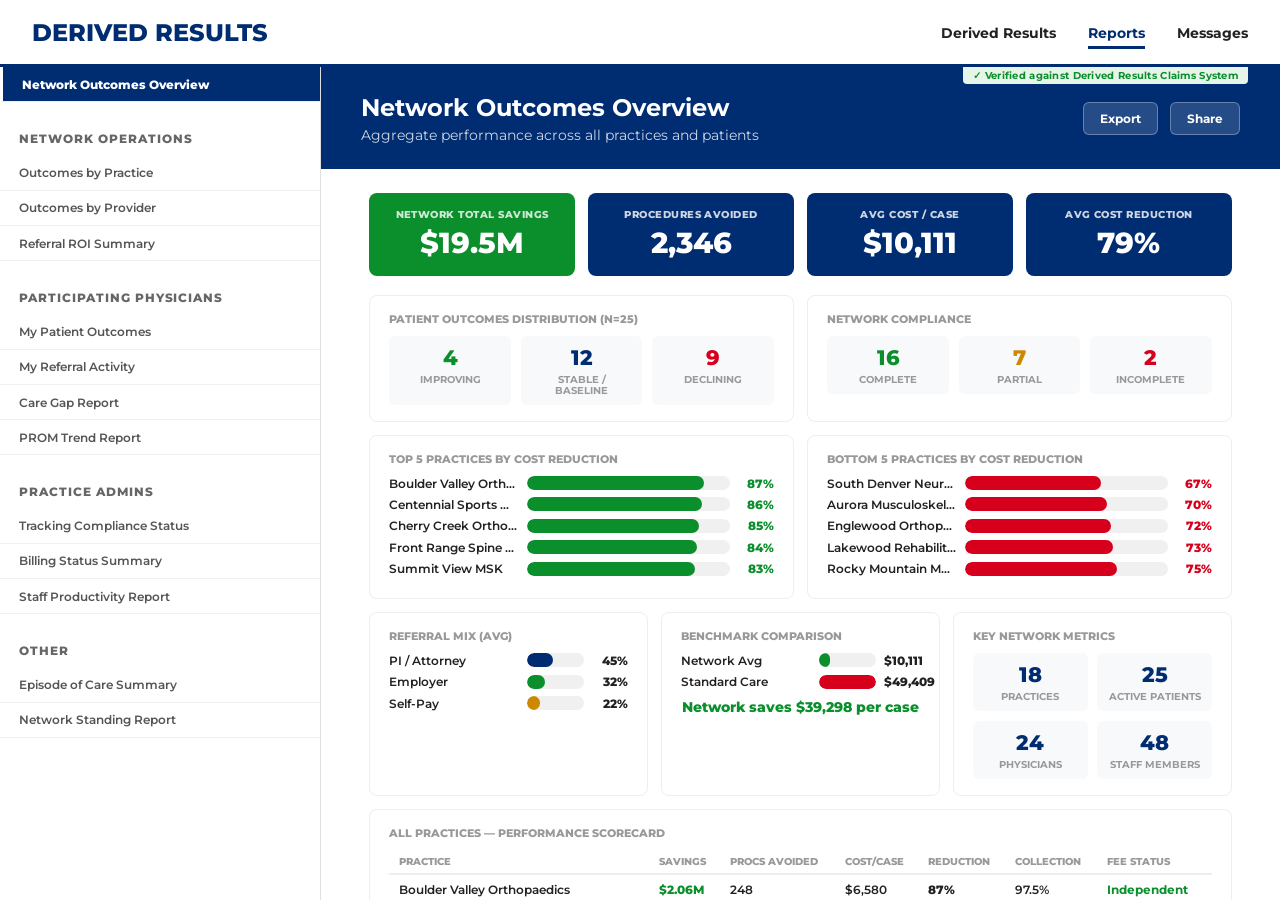
==== commit 99890c70: "Added Sales Section" ====
--- a/analytics.html
+++ b/analytics.html
@@ -14,9 +14,6 @@
         .report-item.active { background: var(--primary-navy); color: white; font-weight: 800; }
         .report-item.overview-item { font-weight: 800; color: var(--primary-navy); border-left: 3px solid var(--primary-navy); }
         .report-item.overview-item.active { background: var(--primary-navy); color: white; border-left-color: white; }
-        .report-item.adhoc-item { background: #f8f9fb; color: var(--primary-navy); font-weight: 800; border-top: 2px solid #e8eaed; border-bottom: 2px solid #e8eaed; padding: 0.8rem 1.2rem; }
-        .report-item.adhoc-item:hover { background: var(--primary-navy); color: white; }
-        .report-item.adhoc-item.active { background: var(--primary-navy); color: white; }
 
         /* Infographic styles */
         .info-hero { display: grid; grid-template-columns: repeat(4, 1fr); gap: 0.8rem; margin-bottom: 1.2rem; }
@@ -91,8 +88,8 @@
                     html += '<div class="report-category">' + r.cat + '</div>';
                     lastCat = r.cat;
                 }
-                const cls = r.cat === '_top' ? 'report-item overview-item' : r.id === 'adhoc' ? 'report-item adhoc-item' : 'report-item';
-                const icon = r.id === 'adhoc' ? '+ ' : '';
+                const cls = r.cat === '_top' ? 'report-item overview-item' : 'report-item';
+                const icon = '';
                 const label = r.name.replace('{org}', org);
                 html += '<button class="' + cls + (r.id === activeReport ? ' active' : '') + '" onclick="selectReport(\'' + r.id + '\')">' + icon + label + '</button>';
             });
@@ -109,7 +106,6 @@
             document.getElementById('reportTitle').textContent = r.name.replace('{org}', org);
             document.getElementById('reportSub').textContent = r.desc || 'Aggregate performance across all practices and patients';
             if (r.cat === '_top') renderOverviewDispatch();
-            else if (id === 'adhoc') renderAdHoc();
             else if (REPORT_RENDERERS[id]) REPORT_RENDERERS[id]();
             else renderPlaceholder(r);
             initSortableTables();
@@ -728,35 +724,7 @@
                 </div>`;
         }
 
-        /* --- Ad Hoc & Placeholder --- */
-        function renderAdHoc() {
-            document.getElementById('reportBody').innerHTML = `
-                <div class="placeholder-view">
-                    <h2>Ad Hoc Report Builder</h2>
-                    <p>Build custom queries against network data. Select dimensions, measures, filters, and visualization type to create on-demand reports.</p>
-                    <div style="display:grid; grid-template-columns:1fr 1fr; gap:1rem; width:100%; max-width:600px; margin-top:2rem;">
-                        <div class="info-panel" style="text-align:center; cursor:pointer; border:2px dashed #ccc;">
-                            <h4 style="margin-bottom:0.3rem;">Data Source</h4>
-                            <p style="font-size:0.8rem; color:#999; margin:0;">Patients, Practices, Referrals, PROMs, Billing</p>
-                        </div>
-                        <div class="info-panel" style="text-align:center; cursor:pointer; border:2px dashed #ccc;">
-                            <h4 style="margin-bottom:0.3rem;">Dimensions</h4>
-                            <p style="font-size:0.8rem; color:#999; margin:0;">Provider, Practice, Date Range, Diagnosis</p>
-                        </div>
-                        <div class="info-panel" style="text-align:center; cursor:pointer; border:2px dashed #ccc;">
-                            <h4 style="margin-bottom:0.3rem;">Measures</h4>
-                            <p style="font-size:0.8rem; color:#999; margin:0;">Cost, Savings, Outcomes, Compliance, Volume</p>
-                        </div>
-                        <div class="info-panel" style="text-align:center; cursor:pointer; border:2px dashed #ccc;">
-                            <h4 style="margin-bottom:0.3rem;">Visualization</h4>
-                            <p style="font-size:0.8rem; color:#999; margin:0;">Table, Bar Chart, Line Chart, Scorecard</p>
-                        </div>
-                    </div>
-                    <button class="btn btn-primary" style="margin-top:1.5rem; padding:0.8rem 2rem; font-size:0.9rem; opacity:0.5; cursor:not-allowed;">Run Query</button>
-                    <span class="placeholder-tag">Coming Soon</span>
-                </div>`;
-        }
-
+        /* --- Placeholder --- */
         function renderPlaceholder(r) {
             document.getElementById('reportBody').innerHTML = `
                 <div class="placeholder-view">
